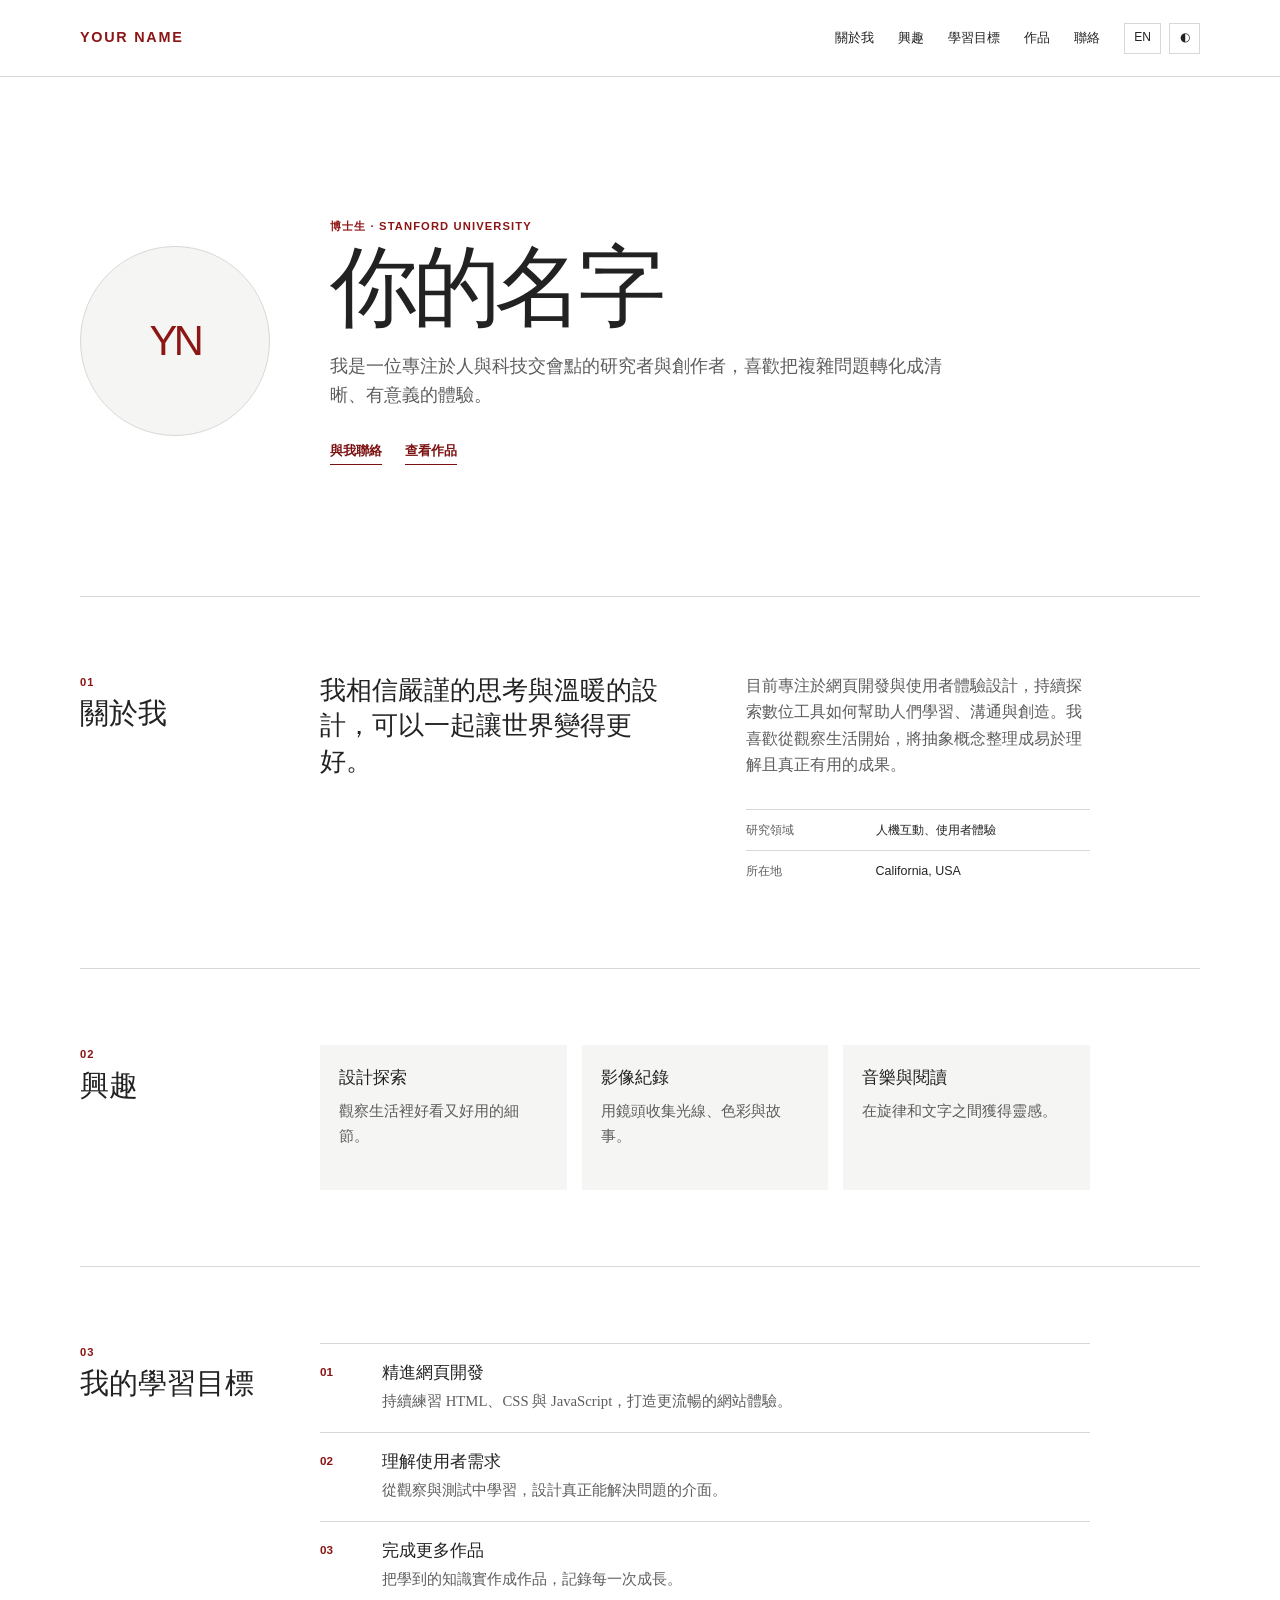
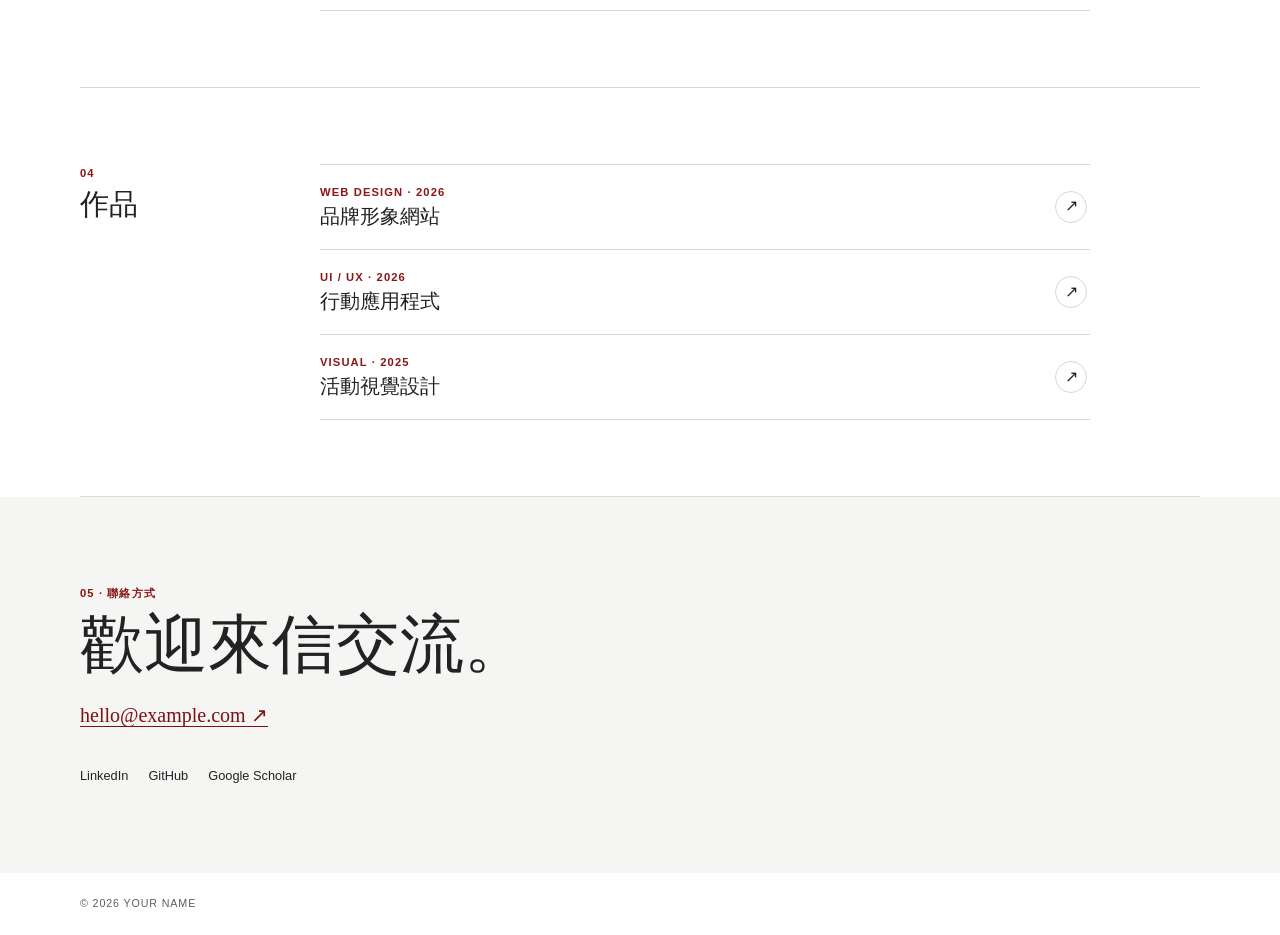
==== index.html @ cb438c58 "Create personal website" ====
<!doctype html>
<html lang="zh-Hant" data-theme="light">
<head>
  <meta charset="utf-8">
  <meta name="viewport" content="width=device-width, initial-scale=1">
  <meta name="description" content="你的名字的個人學術作品集">
  <title>你的名字｜個人網站</title>
  <link rel="stylesheet" href="style.css">
</head>
<body>
  <header class="site-header">
    <a class="wordmark" href="#top" aria-label="Home">YOUR NAME</a>
    <div class="header-actions">
      <button id="language-toggle" class="text-button" type="button" aria-label="Switch language">EN</button>
      <button id="theme-toggle" class="icon-button" type="button" aria-label="切換深色主題" title="切換深色主題">◐</button>
      <button class="menu-toggle" type="button" aria-label="開啟選單" aria-expanded="false"><span></span><span></span></button>
    </div>
    <nav class="navigation" aria-label="主要導覽">
      <a href="#about" data-i18n="navAbout">關於我</a><a href="#interests" data-i18n="navInterests">興趣</a><a href="#goals" data-i18n="navGoals">學習目標</a><a href="#projects" data-i18n="navProjects">作品</a><a href="#contact" data-i18n="navContact">聯絡</a>
    </nav>
  </header>
  <main id="top">
    <section class="hero page-width">
      <div class="profile-photo" aria-label="個人照片預留位置">
        <!-- 將 profile.jpg 換成你的照片檔名即可；建議使用正方形照片。 -->
        <img src="profile.jpg" alt="你的名字的大頭貼" onerror="this.hidden=true; this.nextElementSibling.hidden=false;">
        <span class="photo-placeholder" hidden>YN</span>
      </div>
      <div class="hero-copy"><p class="kicker" data-i18n="role">博士生 · Stanford University</p><h1 data-i18n="name">你的名字</h1><p class="hero-intro" data-i18n="heroIntro">我是一位專注於人與科技交會點的研究者與創作者，喜歡把複雜問題轉化成清晰、有意義的體驗。</p><div class="hero-links"><a href="#contact" data-i18n="getInTouch">與我聯絡</a><a href="#projects" data-i18n="viewWork">查看作品</a></div></div>
    </section>
    <section class="content-section page-width" id="about"><div class="section-heading"><p>01</p><h2 data-i18n="aboutTitle">關於我</h2></div><div class="section-content about-content"><p class="lead" data-i18n="aboutLead">我相信嚴謹的思考與溫暖的設計，可以一起讓世界變得更好。</p><div><p data-i18n="aboutBody">目前專注於網頁開發與使用者體驗設計，持續探索數位工具如何幫助人們學習、溝通與創造。我喜歡從觀察生活開始，將抽象概念整理成易於理解且真正有用的成果。</p><dl><div><dt data-i18n="fieldLabel">研究領域</dt><dd data-i18n="fieldValue">人機互動、使用者體驗</dd></div><div><dt data-i18n="locationLabel">所在地</dt><dd data-i18n="locationValue">California, USA</dd></div></dl></div></div></section>
    <section class="content-section page-width" id="interests"><div class="section-heading"><p>02</p><h2 data-i18n="interestsTitle">興趣</h2></div><div class="section-content list-grid"><article><h3 data-i18n="interest1Title">設計探索</h3><p data-i18n="interest1Body">觀察生活裡好看又好用的細節。</p></article><article><h3 data-i18n="interest2Title">影像紀錄</h3><p data-i18n="interest2Body">用鏡頭收集光線、色彩與故事。</p></article><article><h3 data-i18n="interest3Title">音樂與閱讀</h3><p data-i18n="interest3Body">在旋律和文字之間獲得靈感。</p></article></div></section>
    <section class="content-section page-width" id="goals"><div class="section-heading"><p>03</p><h2 data-i18n="goalsTitle">我的學習目標</h2></div><div class="section-content goal-list"><article><span>01</span><div><h3 data-i18n="goal1Title">精進網頁開發</h3><p data-i18n="goal1Body">持續練習 HTML、CSS 與 JavaScript，打造更流暢的網站體驗。</p></div></article><article><span>02</span><div><h3 data-i18n="goal2Title">理解使用者需求</h3><p data-i18n="goal2Body">從觀察與測試中學習，設計真正能解決問題的介面。</p></div></article><article><span>03</span><div><h3 data-i18n="goal3Title">完成更多作品</h3><p data-i18n="goal3Body">把學到的知識實作成作品，記錄每一次成長。</p></div></article></div></section>
    <section class="content-section page-width" id="projects"><div class="section-heading"><p>04</p><h2 data-i18n="projectsTitle">作品</h2></div><div class="section-content project-list"><article><div><p class="project-type">WEB DESIGN · 2026</p><h3 data-i18n="project1">品牌形象網站</h3></div><a href="#contact" aria-label="View project">↗</a></article><article><div><p class="project-type">UI / UX · 2026</p><h3 data-i18n="project2">行動應用程式</h3></div><a href="#contact" aria-label="View project">↗</a></article><article><div><p class="project-type">VISUAL · 2025</p><h3 data-i18n="project3">活動視覺設計</h3></div><a href="#contact" aria-label="View project">↗</a></article></div></section>
    <section class="contact" id="contact"><div class="page-width"><p class="kicker">05 · <span data-i18n="contactTitle">聯絡方式</span></p><h2 data-i18n="contactLead">歡迎來信交流。</h2><a class="email" href="mailto:hello@example.com">hello@example.com <span>↗</span></a><div class="socials"><a href="#contact">LinkedIn</a><a href="#contact">GitHub</a><a href="#contact">Google Scholar</a></div></div></section>
  </main>
  <footer class="page-width">© 2026 YOUR NAME</footer>
  <script>
    const translations={zh:{navAbout:'關於我',navInterests:'興趣',navGoals:'學習目標',navProjects:'作品',navContact:'聯絡',role:'博士生 · Stanford University',name:'你的名字',heroIntro:'我是一位專注於人與科技交會點的研究者與創作者，喜歡把複雜問題轉化成清晰、有意義的體驗。',getInTouch:'與我聯絡',viewWork:'查看作品',aboutTitle:'關於我',aboutLead:'我相信嚴謹的思考與溫暖的設計，可以一起讓世界變得更好。',aboutBody:'目前專注於網頁開發與使用者體驗設計，持續探索數位工具如何幫助人們學習、溝通與創造。我喜歡從觀察生活開始，將抽象概念整理成易於理解且真正有用的成果。',fieldLabel:'研究領域',fieldValue:'人機互動、使用者體驗',locationLabel:'所在地',locationValue:'California, USA',interestsTitle:'興趣',interest1Title:'設計探索',interest1Body:'觀察生活裡好看又好用的細節。',interest2Title:'影像紀錄',interest2Body:'用鏡頭收集光線、色彩與故事。',interest3Title:'音樂與閱讀',interest3Body:'在旋律和文字之間獲得靈感。',goalsTitle:'我的學習目標',goal1Title:'精進網頁開發',goal1Body:'持續練習 HTML、CSS 與 JavaScript，打造更流暢的網站體驗。',goal2Title:'理解使用者需求',goal2Body:'從觀察與測試中學習，設計真正能解決問題的介面。',goal3Title:'完成更多作品',goal3Body:'把學到的知識實作成作品，記錄每一次成長。',projectsTitle:'作品',project1:'品牌形象網站',project2:'行動應用程式',project3:'活動視覺設計',contactTitle:'聯絡方式',contactLead:'歡迎來信交流。'},en:{navAbout:'About',navInterests:'Interests',navGoals:'Learning Goals',navProjects:'Projects',navContact:'Contact',role:'Ph.D. Student · Stanford University',name:'Your Name',heroIntro:'I am a researcher and creator working at the intersection of people and technology. I enjoy turning complex questions into clear, meaningful experiences.',getInTouch:'Get in touch',viewWork:'View projects',aboutTitle:'About',aboutLead:'I believe rigorous thinking and thoughtful design can make the world a little better.',aboutBody:'I focus on web development and user experience design, exploring how digital tools can help people learn, communicate, and create. I start with everyday observation and shape abstract ideas into useful, approachable outcomes.',fieldLabel:'Research interests',fieldValue:'HCI, User Experience',locationLabel:'Based in',locationValue:'California, USA',interestsTitle:'Interests',interest1Title:'Design exploration',interest1Body:'Noticing details that are both beautiful and useful.',interest2Title:'Photography',interest2Body:'Collecting light, color, and stories through a lens.',interest3Title:'Music & reading',interest3Body:'Finding inspiration between melody and words.',goalsTitle:'Learning goals',goal1Title:'Strengthen web development',goal1Body:'Practice HTML, CSS, and JavaScript to create smoother web experiences.',goal2Title:'Understand user needs',goal2Body:'Learn through observation and testing to design interfaces that solve real problems.',goal3Title:'Build more work',goal3Body:'Turn new knowledge into projects and document each step of growth.',projectsTitle:'Projects',project1:'Brand website',project2:'Mobile application',project3:'Event visual identity',contactTitle:'Contact',contactLead:'I would love to hear from you.'}};
    const root=document.documentElement,languageToggle=document.querySelector('#language-toggle'),themeToggle=document.querySelector('#theme-toggle');
    function setLanguage(lang){root.lang=lang==='zh'?'zh-Hant':'en';document.querySelectorAll('[data-i18n]').forEach(el=>el.textContent=translations[lang][el.dataset.i18n]);languageToggle.textContent=lang==='zh'?'EN':'中';languageToggle.setAttribute('aria-label',lang==='zh'?'Switch to English':'切換為中文');localStorage.setItem('language',lang)}
    function setTheme(theme){root.dataset.theme=theme;themeToggle.textContent=theme==='light'?'◐':'☼';themeToggle.setAttribute('aria-label',theme==='light'?'切換深色主題':'Switch to light theme');localStorage.setItem('theme',theme)}
    setLanguage(localStorage.getItem('language')||'zh');setTheme(localStorage.getItem('theme')||'light');languageToggle.addEventListener('click',()=>setLanguage(root.lang==='zh-Hant'?'en':'zh'));themeToggle.addEventListener('click',()=>setTheme(root.dataset.theme==='light'?'dark':'light'));
    const menuToggle=document.querySelector('.menu-toggle'),nav=document.querySelector('.navigation');menuToggle.addEventListener('click',()=>{const open=nav.classList.toggle('is-open');menuToggle.classList.toggle('is-open',open);menuToggle.setAttribute('aria-expanded',open)});nav.querySelectorAll('a').forEach(a=>a.addEventListener('click',()=>{nav.classList.remove('is-open');menuToggle.classList.remove('is-open');menuToggle.setAttribute('aria-expanded',false)}));
  </script>
</body>
</html>
---- style.css ----
:root{--red:#8c1515;--ink:#222;--muted:#5d5d5d;--paper:#fff;--soft:#f5f5f3;--line:#d8d8d5;--link:#7c1111}:root[data-theme="dark"]{--red:#f06d6d;--ink:#f0efec;--muted:#bbb9b5;--paper:#1b1b1a;--soft:#252523;--line:#42423f;--link:#ff9898}*{box-sizing:border-box}html{scroll-behavior:smooth}body{margin:0;background:var(--paper);color:var(--ink);font-family:Georgia,"Times New Roman","Noto Serif TC","Microsoft JhengHei",serif;line-height:1.65;transition:background .2s,color .2s}a{color:inherit;text-decoration:none}.page-width{width:min(1120px,calc(100% - 48px));margin-inline:auto}.site-header{min-height:77px;border-bottom:1px solid var(--line);display:flex;align-items:center;position:relative;padding:0 max(24px,calc((100vw - 1120px)/2));font-family:Arial,"Microsoft JhengHei",sans-serif}.wordmark{font-weight:700;font-size:.9rem;letter-spacing:.12em;color:var(--red);margin-right:auto}.navigation{display:flex;gap:24px;font-size:.82rem}.navigation a:hover{color:var(--red)}.header-actions{order:3;display:flex;gap:8px;align-items:center;margin-left:24px}button{color:var(--ink);font:inherit;cursor:pointer}.text-button,.icon-button{background:transparent;border:1px solid var(--line);height:31px;min-width:31px;padding:0 9px;font-size:.75rem}.text-button:hover,.icon-button:hover{border-color:var(--red);color:var(--red)}.menu-toggle{display:none}.hero{min-height:520px;padding:94px 0 85px;display:flex;align-items:center;gap:60px;border-bottom:1px solid var(--line)}.profile-photo{width:190px;height:190px;flex:0 0 190px;background:var(--soft);border-radius:50%;overflow:hidden;border:1px solid var(--line);display:grid;place-items:center}.profile-photo img{width:100%;height:100%;object-fit:cover}.photo-placeholder{font-family:Arial,sans-serif;font-size:2.6rem;color:var(--red);letter-spacing:-.08em}.kicker,.section-heading p,.project-type{margin:0;color:var(--red);font-family:Arial,"Microsoft JhengHei",sans-serif;font-size:.7rem;font-weight:bold;letter-spacing:.1em;text-transform:uppercase}h1,h2,h3,p{margin-top:0}h1{font-size:clamp(3rem,7vw,5.5rem);letter-spacing:-.06em;line-height:1;font-weight:normal;margin:8px 0 20px}.hero-intro{max-width:615px;font-size:1.12rem;color:var(--muted)}.hero-links{display:flex;gap:23px;margin-top:29px;font-family:Arial,"Microsoft JhengHei",sans-serif;font-size:.84rem;font-weight:bold}.hero-links a{color:var(--link);border-bottom:1px solid var(--link);padding-bottom:2px}.content-section{padding:76px 0;display:grid;grid-template-columns:200px 1fr;gap:40px;border-bottom:1px solid var(--line)}.section-heading h2{margin:5px 0 0;font-size:1.8rem;line-height:1.2;font-weight:normal}.section-content{max-width:770px}.about-content{display:grid;grid-template-columns:1.05fr 1fr;gap:64px}.lead{font-size:1.65rem;line-height:1.34}.about-content>div>p{color:var(--muted)}dl{margin:30px 0 0;font-family:Arial,"Microsoft JhengHei",sans-serif;font-size:.78rem}dl div{border-top:1px solid var(--line);padding:10px 0;display:grid;grid-template-columns:130px 1fr}dt{color:var(--muted)}dd{margin:0}.list-grid{display:grid;grid-template-columns:repeat(3,1fr);gap:15px}.list-grid article{padding:22px 19px;background:var(--soft);min-height:145px}h3{font-size:1.05rem;line-height:1.35;font-weight:normal;margin-bottom:10px}.list-grid p,.goal-list p{color:var(--muted);font-size:.92rem;margin-bottom:0}.goal-list article,.project-list article{border-top:1px solid var(--line);padding:18px 0;display:grid;grid-template-columns:47px 1fr;gap:15px}.goal-list article:last-child,.project-list article:last-child{border-bottom:1px solid var(--line)}.goal-list span{color:var(--red);font-family:Arial,sans-serif;font-size:.73rem;font-weight:bold}.goal-list h3{margin-bottom:5px}.project-list article{grid-template-columns:1fr 35px;align-items:center}.project-list h3{font-size:1.28rem;margin:2px 0 0}.project-list a{border:1px solid var(--line);width:32px;height:32px;display:grid;place-items:center;border-radius:50%;font-family:Arial,sans-serif}.project-list a:hover{background:var(--red);color:#fff;border-color:var(--red)}.contact{padding:87px 0;background:var(--soft)}.contact h2{margin:7px 0 18px;font-weight:normal;font-size:clamp(2.25rem,5vw,4rem);line-height:1.12}.email{font-size:1.25rem;color:var(--link);border-bottom:1px solid var(--link)}.socials{display:flex;gap:20px;margin-top:33px;font-family:Arial,"Microsoft JhengHei",sans-serif;font-size:.8rem}.socials a:hover{color:var(--red)}footer{padding:22px 0;font-family:Arial,sans-serif;font-size:.67rem;color:var(--muted);letter-spacing:.08em}@media(max-width:720px){.site-header{min-height:64px;padding:0 24px}.header-actions{margin-left:14px}.menu-toggle{display:block;width:28px;padding:4px 0;margin-left:5px;background:none;border:0}.menu-toggle span{display:block;height:1px;margin:6px 0;background:var(--ink);transition:.2s}.menu-toggle.is-open span:first-child{transform:translateY(3.5px) rotate(45deg)}.menu-toggle.is-open span:last-child{transform:translateY(-3.5px) rotate(-45deg)}.navigation{position:absolute;display:none;top:63px;left:0;width:100%;padding:22px 24px;background:var(--paper);border-bottom:1px solid var(--line);flex-direction:column;gap:15px;z-index:5}.navigation.is-open{display:flex}.page-width{width:min(100% - 40px,1120px)}.hero{min-height:auto;padding:70px 0;gap:27px;align-items:flex-start}.profile-photo{height:106px;width:106px;flex-basis:106px}h1{font-size:2.7rem}.hero-intro{font-size:1rem}.content-section{grid-template-columns:1fr;padding:54px 0;gap:28px}.section-heading{display:flex;gap:13px;align-items:baseline}.section-heading h2{font-size:1.55rem}.about-content{grid-template-columns:1fr;gap:28px}.lead{font-size:1.4rem}.list-grid{grid-template-columns:1fr;gap:9px}.list-grid article{min-height:auto}.contact{padding:64px 0}}
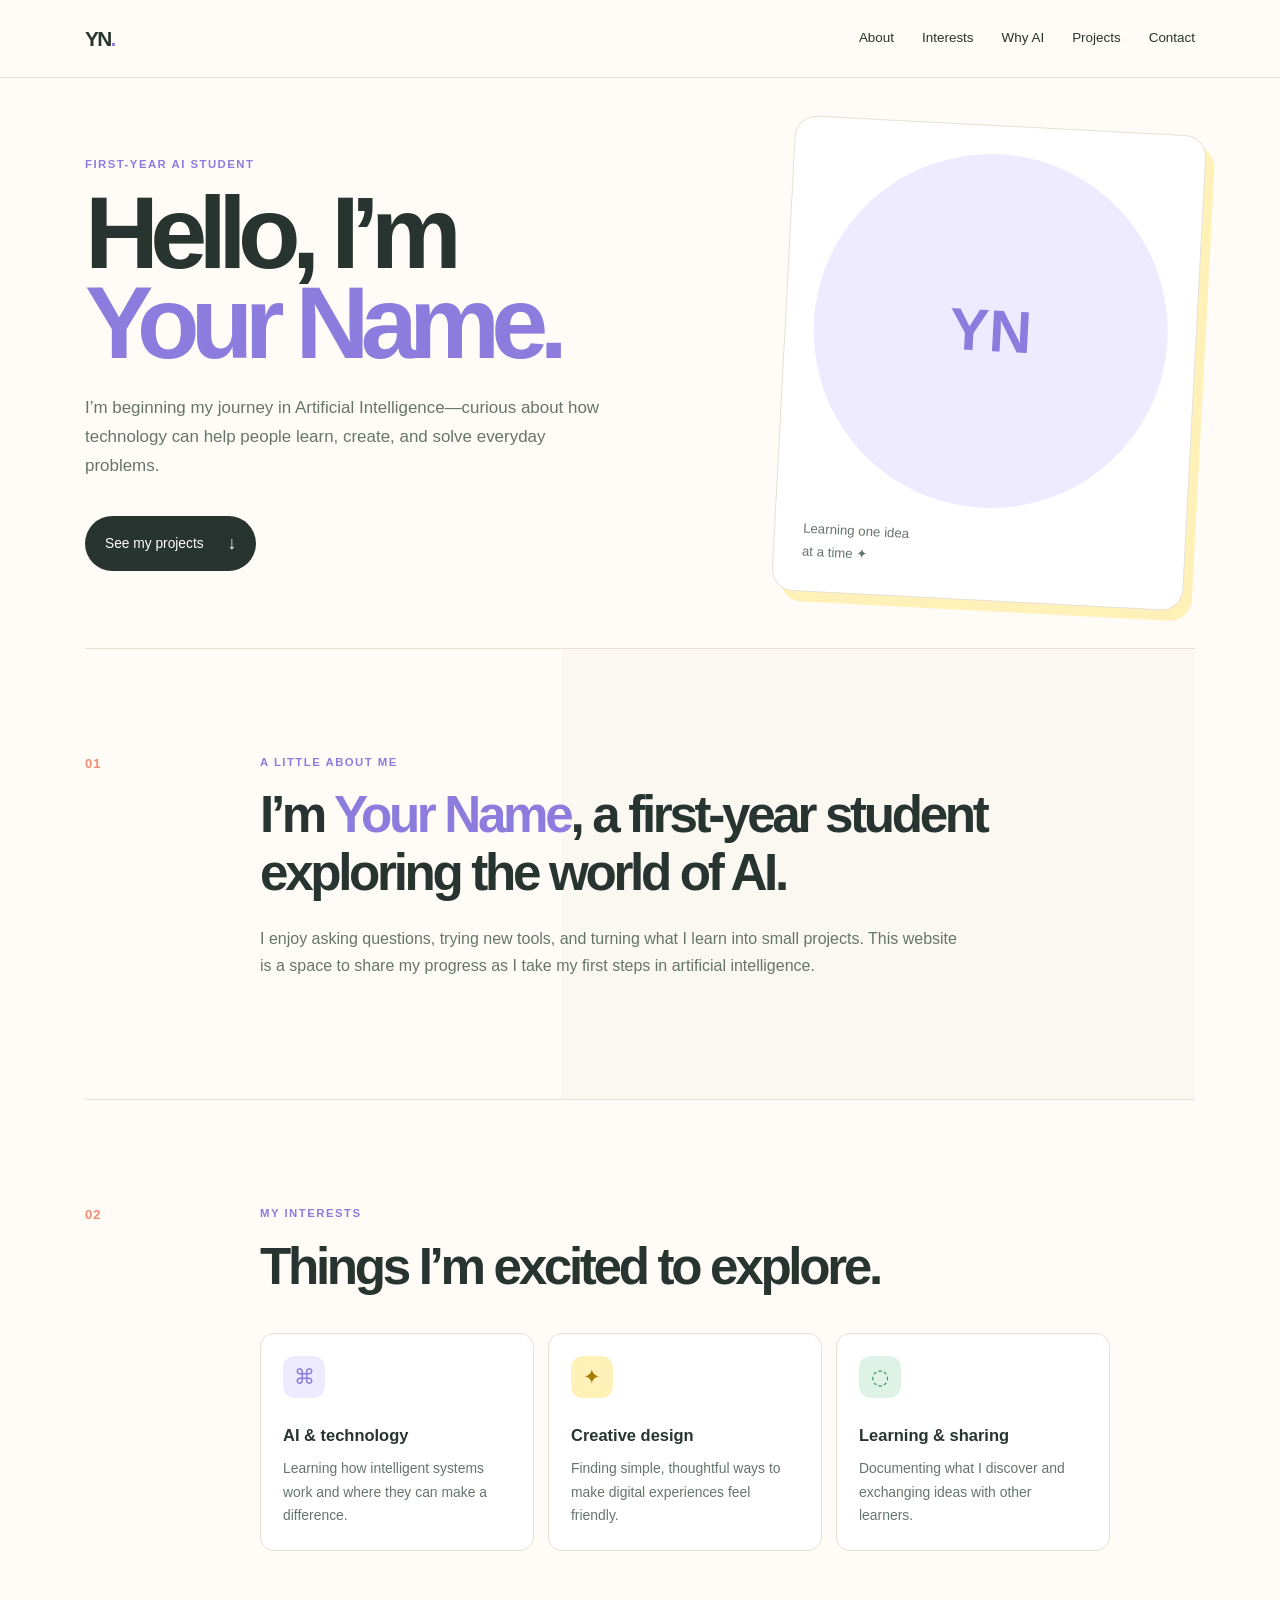
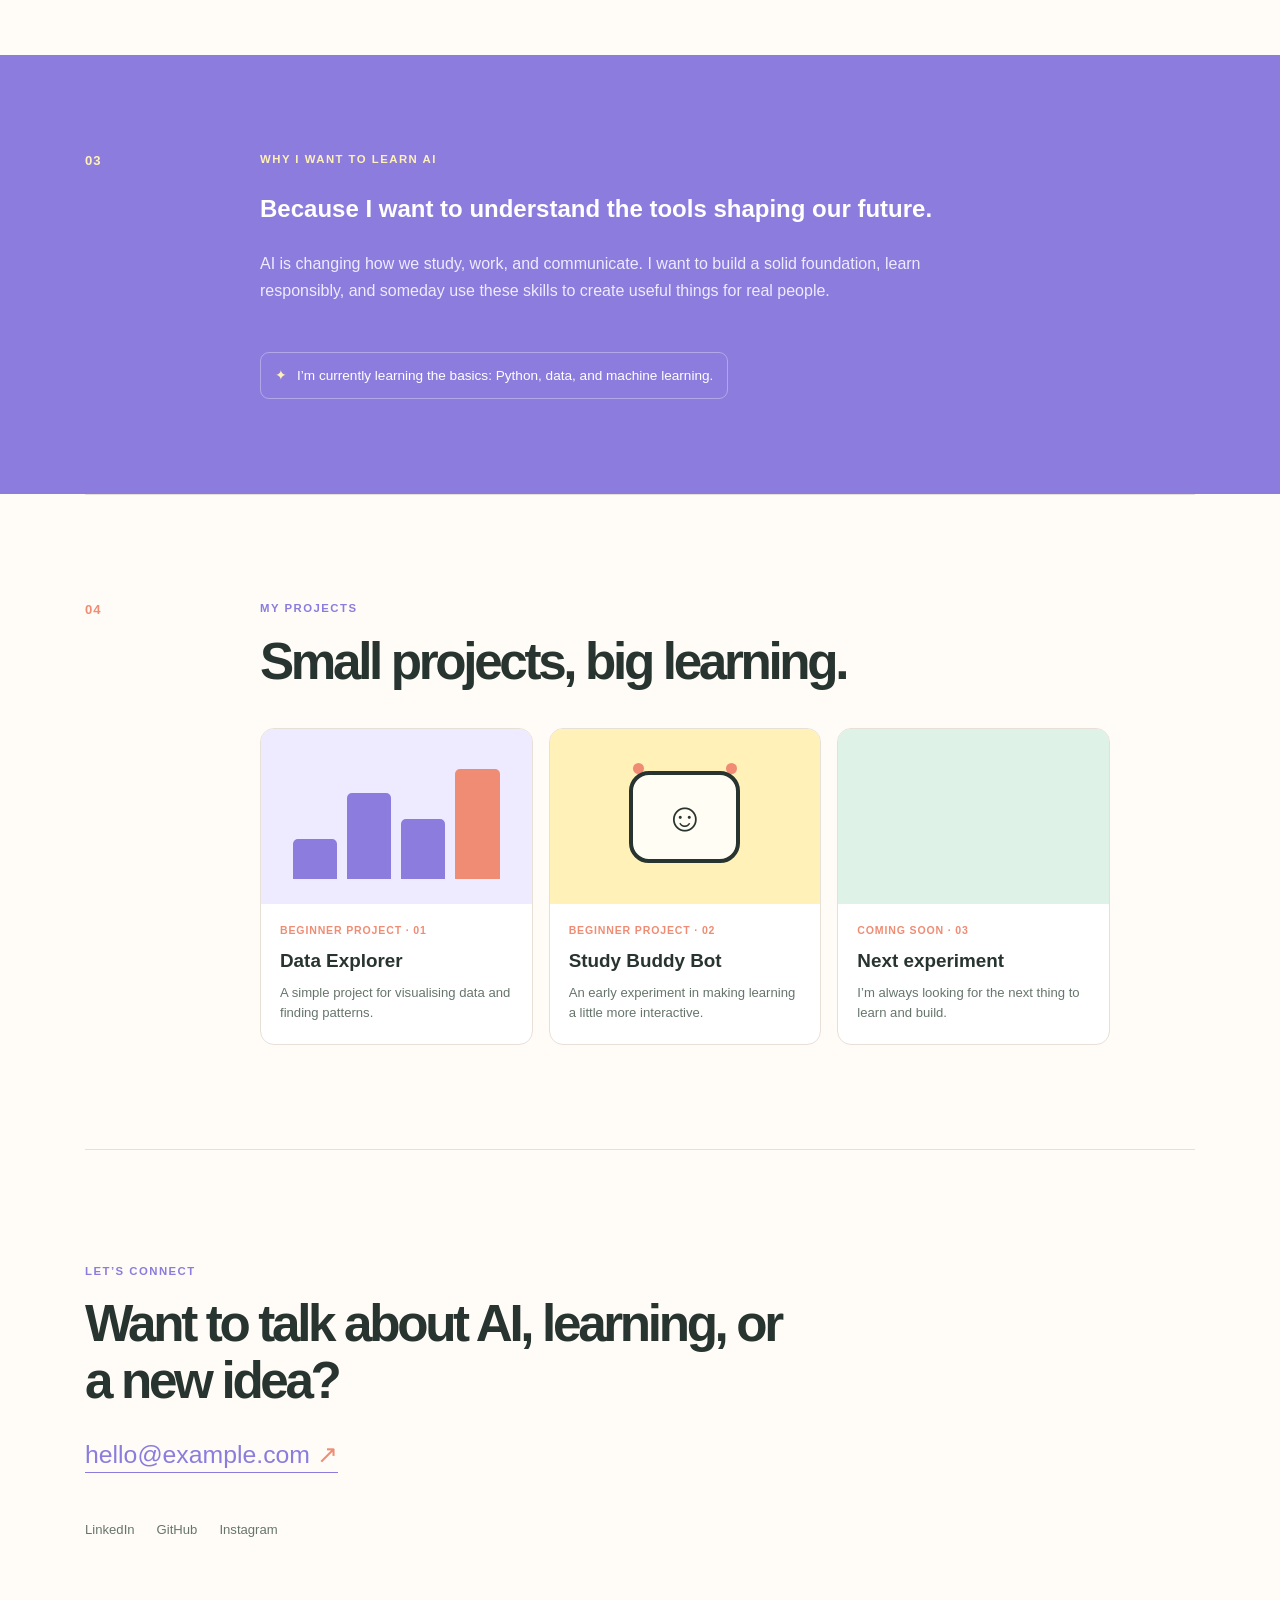
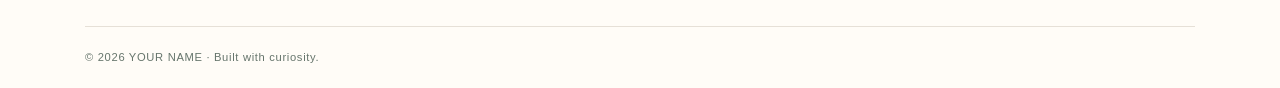
==== commit 23c3b065: "Create personal website" ====
--- a/index.html
+++ b/index.html
@@ -1,47 +1,111 @@
-<!doctype html>
-<html lang="zh-Hant" data-theme="light">
+<!DOCTYPE html>
+<html lang="en">
 <head>
-  <meta charset="utf-8">
-  <meta name="viewport" content="width=device-width, initial-scale=1">
-  <meta name="description" content="你的名字的個人學術作品集">
-  <title>你的名字｜個人網站</title>
+  <meta charset="UTF-8">
+  <meta name="viewport" content="width=device-width, initial-scale=1.0">
+  <meta name="description" content="Your Name — first-year AI student portfolio">
+  <title>Your Name | AI Student</title>
   <link rel="stylesheet" href="style.css">
 </head>
 <body>
   <header class="site-header">
-    <a class="wordmark" href="#top" aria-label="Home">YOUR NAME</a>
-    <div class="header-actions">
-      <button id="language-toggle" class="text-button" type="button" aria-label="Switch language">EN</button>
-      <button id="theme-toggle" class="icon-button" type="button" aria-label="切換深色主題" title="切換深色主題">◐</button>
-      <button class="menu-toggle" type="button" aria-label="開啟選單" aria-expanded="false"><span></span><span></span></button>
-    </div>
-    <nav class="navigation" aria-label="主要導覽">
-      <a href="#about" data-i18n="navAbout">關於我</a><a href="#interests" data-i18n="navInterests">興趣</a><a href="#goals" data-i18n="navGoals">學習目標</a><a href="#projects" data-i18n="navProjects">作品</a><a href="#contact" data-i18n="navContact">聯絡</a>
+    <a class="logo" href="#home">YN<span>.</span></a>
+    <button class="menu-button" type="button" aria-label="Open navigation" aria-expanded="false">
+      <span></span><span></span>
+    </button>
+    <nav class="nav" aria-label="Main navigation">
+      <a href="#about">About</a>
+      <a href="#interests">Interests</a>
+      <a href="#why-ai">Why AI</a>
+      <a href="#projects">Projects</a>
+      <a href="#contact">Contact</a>
     </nav>
   </header>
-  <main id="top">
-    <section class="hero page-width">
-      <div class="profile-photo" aria-label="個人照片預留位置">
-        <!-- 將 profile.jpg 換成你的照片檔名即可；建議使用正方形照片。 -->
-        <img src="profile.jpg" alt="你的名字的大頭貼" onerror="this.hidden=true; this.nextElementSibling.hidden=false;">
-        <span class="photo-placeholder" hidden>YN</span>
+
+  <main>
+    <section class="hero wrap" id="home">
+      <div class="hero-copy">
+        <p class="eyebrow">FIRST-YEAR AI STUDENT</p>
+        <h1>Hello, I’m<br><span>Your Name.</span></h1>
+        <p class="intro">I’m beginning my journey in Artificial Intelligence—curious about how technology can help people learn, create, and solve everyday problems.</p>
+        <a class="primary-button" href="#projects">See my projects <span>↓</span></a>
       </div>
-      <div class="hero-copy"><p class="kicker" data-i18n="role">博士生 · Stanford University</p><h1 data-i18n="name">你的名字</h1><p class="hero-intro" data-i18n="heroIntro">我是一位專注於人與科技交會點的研究者與創作者，喜歡把複雜問題轉化成清晰、有意義的體驗。</p><div class="hero-links"><a href="#contact" data-i18n="getInTouch">與我聯絡</a><a href="#projects" data-i18n="viewWork">查看作品</a></div></div>
+      <div class="avatar-card">
+        <!-- Replace profile.jpg with your own square photo when you are ready. -->
+        <div class="avatar"><img src="profile.jpg" alt="Portrait of Your Name" onerror="this.hidden=true;this.nextElementSibling.hidden=false"><span hidden>YN</span></div>
+        <p>Learning one idea<br>at a time ✦</p>
+      </div>
     </section>
-    <section class="content-section page-width" id="about"><div class="section-heading"><p>01</p><h2 data-i18n="aboutTitle">關於我</h2></div><div class="section-content about-content"><p class="lead" data-i18n="aboutLead">我相信嚴謹的思考與溫暖的設計，可以一起讓世界變得更好。</p><div><p data-i18n="aboutBody">目前專注於網頁開發與使用者體驗設計，持續探索數位工具如何幫助人們學習、溝通與創造。我喜歡從觀察生活開始，將抽象概念整理成易於理解且真正有用的成果。</p><dl><div><dt data-i18n="fieldLabel">研究領域</dt><dd data-i18n="fieldValue">人機互動、使用者體驗</dd></div><div><dt data-i18n="locationLabel">所在地</dt><dd data-i18n="locationValue">California, USA</dd></div></dl></div></div></section>
-    <section class="content-section page-width" id="interests"><div class="section-heading"><p>02</p><h2 data-i18n="interestsTitle">興趣</h2></div><div class="section-content list-grid"><article><h3 data-i18n="interest1Title">設計探索</h3><p data-i18n="interest1Body">觀察生活裡好看又好用的細節。</p></article><article><h3 data-i18n="interest2Title">影像紀錄</h3><p data-i18n="interest2Body">用鏡頭收集光線、色彩與故事。</p></article><article><h3 data-i18n="interest3Title">音樂與閱讀</h3><p data-i18n="interest3Body">在旋律和文字之間獲得靈感。</p></article></div></section>
-    <section class="content-section page-width" id="goals"><div class="section-heading"><p>03</p><h2 data-i18n="goalsTitle">我的學習目標</h2></div><div class="section-content goal-list"><article><span>01</span><div><h3 data-i18n="goal1Title">精進網頁開發</h3><p data-i18n="goal1Body">持續練習 HTML、CSS 與 JavaScript，打造更流暢的網站體驗。</p></div></article><article><span>02</span><div><h3 data-i18n="goal2Title">理解使用者需求</h3><p data-i18n="goal2Body">從觀察與測試中學習，設計真正能解決問題的介面。</p></div></article><article><span>03</span><div><h3 data-i18n="goal3Title">完成更多作品</h3><p data-i18n="goal3Body">把學到的知識實作成作品，記錄每一次成長。</p></div></article></div></section>
-    <section class="content-section page-width" id="projects"><div class="section-heading"><p>04</p><h2 data-i18n="projectsTitle">作品</h2></div><div class="section-content project-list"><article><div><p class="project-type">WEB DESIGN · 2026</p><h3 data-i18n="project1">品牌形象網站</h3></div><a href="#contact" aria-label="View project">↗</a></article><article><div><p class="project-type">UI / UX · 2026</p><h3 data-i18n="project2">行動應用程式</h3></div><a href="#contact" aria-label="View project">↗</a></article><article><div><p class="project-type">VISUAL · 2025</p><h3 data-i18n="project3">活動視覺設計</h3></div><a href="#contact" aria-label="View project">↗</a></article></div></section>
-    <section class="contact" id="contact"><div class="page-width"><p class="kicker">05 · <span data-i18n="contactTitle">聯絡方式</span></p><h2 data-i18n="contactLead">歡迎來信交流。</h2><a class="email" href="mailto:hello@example.com">hello@example.com <span>↗</span></a><div class="socials"><a href="#contact">LinkedIn</a><a href="#contact">GitHub</a><a href="#contact">Google Scholar</a></div></div></section>
+
+    <section class="wrap section about" id="about">
+      <div class="section-number">01</div>
+      <div class="section-body">
+        <p class="eyebrow">A LITTLE ABOUT ME</p>
+        <h2>I’m <em>Your Name</em>, a first-year student exploring the world of AI.</h2>
+        <p>I enjoy asking questions, trying new tools, and turning what I learn into small projects. This website is a space to share my progress as I take my first steps in artificial intelligence.</p>
+      </div>
+    </section>
+
+    <section class="wrap section" id="interests">
+      <div class="section-number">02</div>
+      <div class="section-body">
+        <p class="eyebrow">MY INTERESTS</p>
+        <h2>Things I’m excited to explore.</h2>
+        <div class="interest-grid">
+          <article><div class="icon lavender">⌘</div><h3>AI & technology</h3><p>Learning how intelligent systems work and where they can make a difference.</p></article>
+          <article><div class="icon yellow">✦</div><h3>Creative design</h3><p>Finding simple, thoughtful ways to make digital experiences feel friendly.</p></article>
+          <article><div class="icon green">◌</div><h3>Learning & sharing</h3><p>Documenting what I discover and exchanging ideas with other learners.</p></article>
+        </div>
+      </div>
+    </section>
+
+    <section class="why-ai" id="why-ai">
+      <div class="wrap why-inner">
+        <div class="section-number">03</div>
+        <div class="section-body">
+          <p class="eyebrow">WHY I WANT TO LEARN AI</p>
+          <h2>Because I want to understand the tools shaping our future.</h2>
+          <p>AI is changing how we study, work, and communicate. I want to build a solid foundation, learn responsibly, and someday use these skills to create useful things for real people.</p>
+          <div class="note"><span>✦</span> I’m currently learning the basics: Python, data, and machine learning.</div>
+        </div>
+      </div>
+    </section>
+
+    <section class="wrap section" id="projects">
+      <div class="section-number">04</div>
+      <div class="section-body">
+        <p class="eyebrow">MY PROJECTS</p>
+        <h2>Small projects, big learning.</h2>
+        <div class="project-grid">
+          <article class="project project-one"><div class="project-art chart"><i></i><i></i><i></i><i></i></div><p>BEGINNER PROJECT · 01</p><h3>Data Explorer</h3><span>A simple project for visualising data and finding patterns.</span></article>
+          <article class="project project-two"><div class="project-art bot"><div>☺</div><i></i><i></i></div><p>BEGINNER PROJECT · 02</p><h3>Study Buddy Bot</h3><span>An early experiment in making learning a little more interactive.</span></article>
+          <article class="project project-three"><div class="project-art pixels"><i></i><i></i><i></i><i></i><i></i><i></i><i></i><i></i><i></i></div><p>COMING SOON · 03</p><h3>Next experiment</h3><span>I’m always looking for the next thing to learn and build.</span></article>
+        </div>
+      </div>
+    </section>
+
+    <section class="contact wrap" id="contact">
+      <p class="eyebrow">LET’S CONNECT</p>
+      <h2>Want to talk about AI, learning, or a new idea?</h2>
+      <a class="email" href="mailto:hello@example.com">hello@example.com <span>↗</span></a>
+      <div class="social-links"><a href="#contact">LinkedIn</a><a href="#contact">GitHub</a><a href="#contact">Instagram</a></div>
+    </section>
   </main>
-  <footer class="page-width">© 2026 YOUR NAME</footer>
+
+  <footer class="wrap">© 2026 YOUR NAME · Built with curiosity.</footer>
   <script>
-    const translations={zh:{navAbout:'關於我',navInterests:'興趣',navGoals:'學習目標',navProjects:'作品',navContact:'聯絡',role:'博士生 · Stanford University',name:'你的名字',heroIntro:'我是一位專注於人與科技交會點的研究者與創作者，喜歡把複雜問題轉化成清晰、有意義的體驗。',getInTouch:'與我聯絡',viewWork:'查看作品',aboutTitle:'關於我',aboutLead:'我相信嚴謹的思考與溫暖的設計，可以一起讓世界變得更好。',aboutBody:'目前專注於網頁開發與使用者體驗設計，持續探索數位工具如何幫助人們學習、溝通與創造。我喜歡從觀察生活開始，將抽象概念整理成易於理解且真正有用的成果。',fieldLabel:'研究領域',fieldValue:'人機互動、使用者體驗',locationLabel:'所在地',locationValue:'California, USA',interestsTitle:'興趣',interest1Title:'設計探索',interest1Body:'觀察生活裡好看又好用的細節。',interest2Title:'影像紀錄',interest2Body:'用鏡頭收集光線、色彩與故事。',interest3Title:'音樂與閱讀',interest3Body:'在旋律和文字之間獲得靈感。',goalsTitle:'我的學習目標',goal1Title:'精進網頁開發',goal1Body:'持續練習 HTML、CSS 與 JavaScript，打造更流暢的網站體驗。',goal2Title:'理解使用者需求',goal2Body:'從觀察與測試中學習，設計真正能解決問題的介面。',goal3Title:'完成更多作品',goal3Body:'把學到的知識實作成作品，記錄每一次成長。',projectsTitle:'作品',project1:'品牌形象網站',project2:'行動應用程式',project3:'活動視覺設計',contactTitle:'聯絡方式',contactLead:'歡迎來信交流。'},en:{navAbout:'About',navInterests:'Interests',navGoals:'Learning Goals',navProjects:'Projects',navContact:'Contact',role:'Ph.D. Student · Stanford University',name:'Your Name',heroIntro:'I am a researcher and creator working at the intersection of people and technology. I enjoy turning complex questions into clear, meaningful experiences.',getInTouch:'Get in touch',viewWork:'View projects',aboutTitle:'About',aboutLead:'I believe rigorous thinking and thoughtful design can make the world a little better.',aboutBody:'I focus on web development and user experience design, exploring how digital tools can help people learn, communicate, and create. I start with everyday observation and shape abstract ideas into useful, approachable outcomes.',fieldLabel:'Research interests',fieldValue:'HCI, User Experience',locationLabel:'Based in',locationValue:'California, USA',interestsTitle:'Interests',interest1Title:'Design exploration',interest1Body:'Noticing details that are both beautiful and useful.',interest2Title:'Photography',interest2Body:'Collecting light, color, and stories through a lens.',interest3Title:'Music & reading',interest3Body:'Finding inspiration between melody and words.',goalsTitle:'Learning goals',goal1Title:'Strengthen web development',goal1Body:'Practice HTML, CSS, and JavaScript to create smoother web experiences.',goal2Title:'Understand user needs',goal2Body:'Learn through observation and testing to design interfaces that solve real problems.',goal3Title:'Build more work',goal3Body:'Turn new knowledge into projects and document each step of growth.',projectsTitle:'Projects',project1:'Brand website',project2:'Mobile application',project3:'Event visual identity',contactTitle:'Contact',contactLead:'I would love to hear from you.'}};
-    const root=document.documentElement,languageToggle=document.querySelector('#language-toggle'),themeToggle=document.querySelector('#theme-toggle');
-    function setLanguage(lang){root.lang=lang==='zh'?'zh-Hant':'en';document.querySelectorAll('[data-i18n]').forEach(el=>el.textContent=translations[lang][el.dataset.i18n]);languageToggle.textContent=lang==='zh'?'EN':'中';languageToggle.setAttribute('aria-label',lang==='zh'?'Switch to English':'切換為中文');localStorage.setItem('language',lang)}
-    function setTheme(theme){root.dataset.theme=theme;themeToggle.textContent=theme==='light'?'◐':'☼';themeToggle.setAttribute('aria-label',theme==='light'?'切換深色主題':'Switch to light theme');localStorage.setItem('theme',theme)}
-    setLanguage(localStorage.getItem('language')||'zh');setTheme(localStorage.getItem('theme')||'light');languageToggle.addEventListener('click',()=>setLanguage(root.lang==='zh-Hant'?'en':'zh'));themeToggle.addEventListener('click',()=>setTheme(root.dataset.theme==='light'?'dark':'light'));
-    const menuToggle=document.querySelector('.menu-toggle'),nav=document.querySelector('.navigation');menuToggle.addEventListener('click',()=>{const open=nav.classList.toggle('is-open');menuToggle.classList.toggle('is-open',open);menuToggle.setAttribute('aria-expanded',open)});nav.querySelectorAll('a').forEach(a=>a.addEventListener('click',()=>{nav.classList.remove('is-open');menuToggle.classList.remove('is-open');menuToggle.setAttribute('aria-expanded',false)}));
+    const menuButton = document.querySelector('.menu-button');
+    const nav = document.querySelector('.nav');
+    menuButton.addEventListener('click', () => {
+      const isOpen = nav.classList.toggle('open');
+      menuButton.classList.toggle('open', isOpen);
+      menuButton.setAttribute('aria-expanded', isOpen);
+    });
+    nav.querySelectorAll('a').forEach(link => link.addEventListener('click', () => {
+      nav.classList.remove('open');
+      menuButton.classList.remove('open');
+      menuButton.setAttribute('aria-expanded', 'false');
+    }));
   </script>
 </body>
 </html>
--- a/style.css
+++ b/style.css
@@ -1 +1,12 @@
-:root{--red:#8c1515;--ink:#222;--muted:#5d5d5d;--paper:#fff;--soft:#f5f5f3;--line:#d8d8d5;--link:#7c1111}:root[data-theme="dark"]{--red:#f06d6d;--ink:#f0efec;--muted:#bbb9b5;--paper:#1b1b1a;--soft:#252523;--line:#42423f;--link:#ff9898}*{box-sizing:border-box}html{scroll-behavior:smooth}body{margin:0;background:var(--paper);color:var(--ink);font-family:Georgia,"Times New Roman","Noto Serif TC","Microsoft JhengHei",serif;line-height:1.65;transition:background .2s,color .2s}a{color:inherit;text-decoration:none}.page-width{width:min(1120px,calc(100% - 48px));margin-inline:auto}.site-header{min-height:77px;border-bottom:1px solid var(--line);display:flex;align-items:center;position:relative;padding:0 max(24px,calc((100vw - 1120px)/2));font-family:Arial,"Microsoft JhengHei",sans-serif}.wordmark{font-weight:700;font-size:.9rem;letter-spacing:.12em;color:var(--red);margin-right:auto}.navigation{display:flex;gap:24px;font-size:.82rem}.navigation a:hover{color:var(--red)}.header-actions{order:3;display:flex;gap:8px;align-items:center;margin-left:24px}button{color:var(--ink);font:inherit;cursor:pointer}.text-button,.icon-button{background:transparent;border:1px solid var(--line);height:31px;min-width:31px;padding:0 9px;font-size:.75rem}.text-button:hover,.icon-button:hover{border-color:var(--red);color:var(--red)}.menu-toggle{display:none}.hero{min-height:520px;padding:94px 0 85px;display:flex;align-items:center;gap:60px;border-bottom:1px solid var(--line)}.profile-photo{width:190px;height:190px;flex:0 0 190px;background:var(--soft);border-radius:50%;overflow:hidden;border:1px solid var(--line);display:grid;place-items:center}.profile-photo img{width:100%;height:100%;object-fit:cover}.photo-placeholder{font-family:Arial,sans-serif;font-size:2.6rem;color:var(--red);letter-spacing:-.08em}.kicker,.section-heading p,.project-type{margin:0;color:var(--red);font-family:Arial,"Microsoft JhengHei",sans-serif;font-size:.7rem;font-weight:bold;letter-spacing:.1em;text-transform:uppercase}h1,h2,h3,p{margin-top:0}h1{font-size:clamp(3rem,7vw,5.5rem);letter-spacing:-.06em;line-height:1;font-weight:normal;margin:8px 0 20px}.hero-intro{max-width:615px;font-size:1.12rem;color:var(--muted)}.hero-links{display:flex;gap:23px;margin-top:29px;font-family:Arial,"Microsoft JhengHei",sans-serif;font-size:.84rem;font-weight:bold}.hero-links a{color:var(--link);border-bottom:1px solid var(--link);padding-bottom:2px}.content-section{padding:76px 0;display:grid;grid-template-columns:200px 1fr;gap:40px;border-bottom:1px solid var(--line)}.section-heading h2{margin:5px 0 0;font-size:1.8rem;line-height:1.2;font-weight:normal}.section-content{max-width:770px}.about-content{display:grid;grid-template-columns:1.05fr 1fr;gap:64px}.lead{font-size:1.65rem;line-height:1.34}.about-content>div>p{color:var(--muted)}dl{margin:30px 0 0;font-family:Arial,"Microsoft JhengHei",sans-serif;font-size:.78rem}dl div{border-top:1px solid var(--line);padding:10px 0;display:grid;grid-template-columns:130px 1fr}dt{color:var(--muted)}dd{margin:0}.list-grid{display:grid;grid-template-columns:repeat(3,1fr);gap:15px}.list-grid article{padding:22px 19px;background:var(--soft);min-height:145px}h3{font-size:1.05rem;line-height:1.35;font-weight:normal;margin-bottom:10px}.list-grid p,.goal-list p{color:var(--muted);font-size:.92rem;margin-bottom:0}.goal-list article,.project-list article{border-top:1px solid var(--line);padding:18px 0;display:grid;grid-template-columns:47px 1fr;gap:15px}.goal-list article:last-child,.project-list article:last-child{border-bottom:1px solid var(--line)}.goal-list span{color:var(--red);font-family:Arial,sans-serif;font-size:.73rem;font-weight:bold}.goal-list h3{margin-bottom:5px}.project-list article{grid-template-columns:1fr 35px;align-items:center}.project-list h3{font-size:1.28rem;margin:2px 0 0}.project-list a{border:1px solid var(--line);width:32px;height:32px;display:grid;place-items:center;border-radius:50%;font-family:Arial,sans-serif}.project-list a:hover{background:var(--red);color:#fff;border-color:var(--red)}.contact{padding:87px 0;background:var(--soft)}.contact h2{margin:7px 0 18px;font-weight:normal;font-size:clamp(2.25rem,5vw,4rem);line-height:1.12}.email{font-size:1.25rem;color:var(--link);border-bottom:1px solid var(--link)}.socials{display:flex;gap:20px;margin-top:33px;font-family:Arial,"Microsoft JhengHei",sans-serif;font-size:.8rem}.socials a:hover{color:var(--red)}footer{padding:22px 0;font-family:Arial,sans-serif;font-size:.67rem;color:var(--muted);letter-spacing:.08em}@media(max-width:720px){.site-header{min-height:64px;padding:0 24px}.header-actions{margin-left:14px}.menu-toggle{display:block;width:28px;padding:4px 0;margin-left:5px;background:none;border:0}.menu-toggle span{display:block;height:1px;margin:6px 0;background:var(--ink);transition:.2s}.menu-toggle.is-open span:first-child{transform:translateY(3.5px) rotate(45deg)}.menu-toggle.is-open span:last-child{transform:translateY(-3.5px) rotate(-45deg)}.navigation{position:absolute;display:none;top:63px;left:0;width:100%;padding:22px 24px;background:var(--paper);border-bottom:1px solid var(--line);flex-direction:column;gap:15px;z-index:5}.navigation.is-open{display:flex}.page-width{width:min(100% - 40px,1120px)}.hero{min-height:auto;padding:70px 0;gap:27px;align-items:flex-start}.profile-photo{height:106px;width:106px;flex-basis:106px}h1{font-size:2.7rem}.hero-intro{font-size:1rem}.content-section{grid-template-columns:1fr;padding:54px 0;gap:28px}.section-heading{display:flex;gap:13px;align-items:baseline}.section-heading h2{font-size:1.55rem}.about-content{grid-template-columns:1fr;gap:28px}.lead{font-size:1.4rem}.list-grid{grid-template-columns:1fr;gap:9px}.list-grid article{min-height:auto}.contact{padding:64px 0}}
+:root { --ink:#28342f; --muted:#66756c; --paper:#fffcf7; --line:#e6e0d7; --purple:#8b7cdd; --lavender:#eeeaff; --yellow:#fff1b8; --green:#dff2e7; --coral:#ef8c73; }
+* { box-sizing:border-box; }
+html { scroll-behavior:smooth; }
+body { margin:0; background:var(--paper); color:var(--ink); font-family:Arial,"Microsoft JhengHei",sans-serif; line-height:1.7; }
+a { color:inherit; text-decoration:none; }.wrap { width:min(1110px,calc(100% - 48px)); margin-inline:auto; }
+.site-header { height:78px; border-bottom:1px solid var(--line); display:flex; align-items:center; padding:0 max(24px,calc((100vw - 1110px)/2)); position:relative; z-index:2; background:var(--paper); }.logo { font-size:1.3rem; font-weight:800; letter-spacing:-.08em; margin-right:auto; }.logo span { color:var(--purple); }.nav { display:flex; gap:28px; font-size:.84rem; }.nav a:hover { color:var(--purple); }.menu-button { display:none; }
+.hero { min-height:570px; display:grid; grid-template-columns:1.2fr .8fr; align-items:center; gap:80px; }.eyebrow { color:var(--purple); font-size:.71rem; font-weight:bold; letter-spacing:.13em; margin:0 0 14px; }.hero h1 { font-size:clamp(3.8rem,8vw,7.4rem); letter-spacing:-.085em; line-height:.88; margin:0 0 26px; font-weight:700; }.hero h1 span { color:var(--purple); }.intro { max-width:520px; color:var(--muted); font-size:1.06rem; }.primary-button { display:inline-flex; align-items:center; gap:24px; background:var(--ink); color:#fff; border-radius:50px; padding:13px 20px; margin-top:18px; font-size:.86rem; transition:transform .2s,background .2s; }.primary-button:hover { transform:translateY(-3px); background:var(--purple); }.primary-button span { font-size:1.1rem; }.avatar-card { border:1px solid var(--line); border-radius:22px; background:#fff; padding:28px; transform:rotate(3deg); box-shadow:9px 10px 0 var(--yellow); }.avatar { aspect-ratio:1; border-radius:50%; overflow:hidden; display:grid; place-items:center; background:var(--lavender); color:var(--purple); font-size:3.7rem; font-weight:bold; }.avatar img { width:100%; height:100%; object-fit:cover; }.avatar-card p { color:var(--muted); font-size:.83rem; margin:19px 0 0; }
+.section { padding:104px 0; border-top:1px solid var(--line); display:grid; grid-template-columns:135px 1fr; gap:40px; }.section-number { color:var(--coral); font-weight:bold; font-size:.82rem; letter-spacing:.08em; }.section-body { max-width:850px; }.section h2,.contact h2 { font-size:clamp(2rem,4vw,3.65rem); line-height:1.12; letter-spacing:-.065em; margin:0 0 24px; }.section h2 em { font-style:normal; color:var(--purple); }.section-body>p:not(.eyebrow) { color:var(--muted); max-width:700px; }.about { background:linear-gradient(to right,transparent 0,transparent 43%,#fbf8f2 43%); }.interest-grid { display:grid; grid-template-columns:repeat(3,1fr); gap:14px; margin-top:38px; }.interest-grid article { padding:22px; border:1px solid var(--line); border-radius:14px; background:#fff; }.icon { width:42px; height:42px; border-radius:12px; display:grid; place-items:center; font-size:1.3rem; }.lavender { background:var(--lavender); color:var(--purple); }.yellow { background:var(--yellow); color:#a67b00; }.green { background:var(--green); color:#3e9165; }.interest-grid h3 { margin:23px 0 8px; font-size:1.03rem; }.interest-grid p { color:var(--muted); font-size:.87rem; margin:0; }
+.why-ai { background:var(--purple); color:#fff; padding:95px 0; }.why-inner { display:grid; grid-template-columns:135px 1fr; gap:40px; }.why-ai .section-number,.why-ai .eyebrow { color:var(--yellow); }.why-ai .section-body>p:not(.eyebrow) { max-width:670px; color:#eeebff; }.note { margin-top:32px; display:inline-flex; gap:10px; padding:11px 14px; border:1px solid #ffffff55; border-radius:9px; font-size:.85rem; }.note span { color:var(--yellow); }
+.project-grid { display:grid; grid-template-columns:repeat(3,1fr); gap:16px; margin-top:38px; }.project { border:1px solid var(--line); background:#fff; border-radius:14px; overflow:hidden; padding-bottom:20px; }.project>p,.project h3,.project>span { margin-left:19px; margin-right:19px; }.project>p { margin-top:18px; margin-bottom:5px; color:var(--coral); font-size:.66rem; font-weight:bold; letter-spacing:.08em; }.project h3 { margin-top:0; margin-bottom:6px; font-size:1.18rem; }.project>span { color:var(--muted); font-size:.82rem; display:block; line-height:1.55; }.project-art { height:175px; display:flex; align-items:end; justify-content:center; gap:10px; padding:25px; }.project-one .project-art { background:var(--lavender); }.chart i { display:block; width:20%; background:var(--purple); border-radius:5px 5px 0 0; }.chart i:nth-child(1){height:32%}.chart i:nth-child(2){height:69%}.chart i:nth-child(3){height:48%}.chart i:nth-child(4){height:88%;background:var(--coral)}.project-two .project-art { background:var(--yellow); align-items:center; position:relative; }.bot div { height:92px; width:111px; border:4px solid var(--ink); display:grid; place-items:center; border-radius:20px; background:#fffdf4; font-size:2.5rem; z-index:1; }.bot i { width:11px; height:11px; border-radius:50%; background:var(--coral); position:absolute; top:34px; }.bot i:first-of-type { left:calc(50% - 52px); }.bot i:last-of-type { right:calc(50% - 52px); }.project-three .project-art { background:var(--green); display:grid; grid-template-columns:repeat(3,24px); grid-template-rows:repeat(3,24px); gap:6px; align-content:center; }.pixels i { background:#64b785; border-radius:4px; }.pixels i:nth-child(2),.pixels i:nth-child(4),.pixels i:nth-child(8) { background:var(--purple); }.pixels i:nth-child(5) { background:var(--coral); }
+.contact { padding:112px 0 85px; border-top:1px solid var(--line); }.contact h2 { max-width:720px; }.email { color:var(--purple); font-size:clamp(1.1rem,2vw,1.55rem); border-bottom:1px solid var(--purple); padding-bottom:4px; }.email span { color:var(--coral); }.social-links { display:flex; gap:22px; margin-top:43px; font-size:.82rem; color:var(--muted); }.social-links a:hover { color:var(--purple); }footer { border-top:1px solid var(--line); padding:21px 0; color:var(--muted); font-size:.7rem; letter-spacing:.06em; }
+@media (max-width:720px) { .site-header { height:64px; padding:0 24px; }.menu-button { display:block; border:0; background:none; width:28px; padding:4px 0; margin-left:15px; }.menu-button span { display:block; height:1px; background:var(--ink); margin:6px 0; transition:.2s; }.menu-button.open span:first-child { transform:translateY(3.5px) rotate(45deg); }.menu-button.open span:last-child { transform:translateY(-3.5px) rotate(-45deg); }.nav { display:none; position:absolute; top:63px; left:0; width:100%; padding:20px 24px; background:var(--paper); border-bottom:1px solid var(--line); flex-direction:column; gap:14px; }.nav.open { display:flex; }.wrap { width:min(100% - 40px,1110px); }.hero { min-height:auto; grid-template-columns:1fr; padding:78px 0; gap:42px; }.avatar-card { width:180px; padding:16px; margin-left:auto; }.avatar-card p { margin-top:11px; }.section,.why-inner { grid-template-columns:1fr; gap:23px; padding:70px 0; }.why-ai { padding:0; }.section h2,.contact h2 { font-size:2.25rem; }.interest-grid,.project-grid { grid-template-columns:1fr; }.about { background:none; }.contact { padding:74px 0 60px; } }
